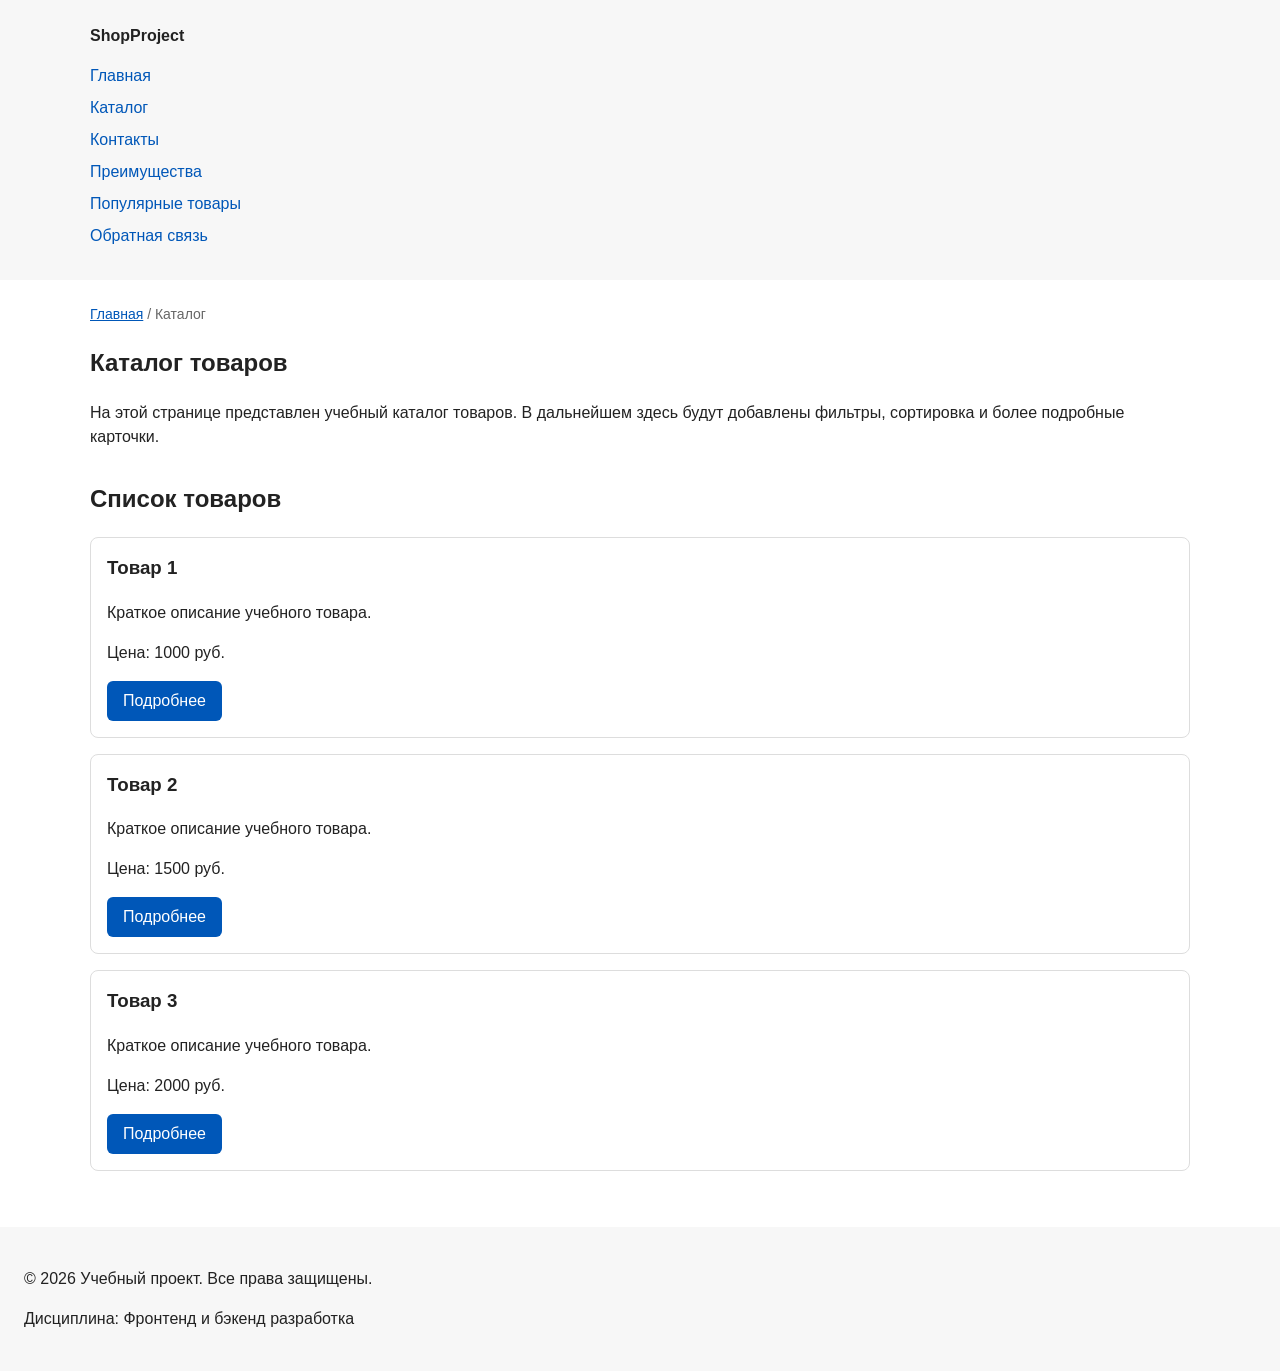
==== catalog.html @ 930c443e "feat: add multi-page structure navigation and anchors" ====
<!DOCTYPE html>
<html lang="ru">
<head>
  <meta charset="UTF-8">
  <meta name="viewport" content="width=device-width, initial-scale=1.0">
  <meta name="description" content="Каталог товаров учебного интернет-магазина.">
  <title>Каталог товаров — Учебный интернет-магазин</title>
  <link rel="stylesheet" href="css/style.css">
</head>
<body>
  <header>
    <div class="site-header">
      <a class="site-logo" href="index.html">ShopProject</a>

      <nav class="site-nav" aria-label="Основная навигация">
        <ul class="site-nav__list">
          <li><a href="index.html">Главная</a></li>
          <li><a href="catalog.html">Каталог</a></li>
          <li><a href="contacts.html">Контакты</a></li>
          <li><a href="index.html#advantages">Преимущества</a></li>
          <li><a href="index.html#popular">Популярные товары</a></li>
          <li><a href="index.html#contacts">Обратная связь</a></li>
        </ul>
      </nav>
    </div>
  </header>

  <main>
    <nav class="breadcrumbs" aria-label="Хлебные крошки">
      <a href="index.html">Главная</a>
      <span>Каталог</span>
    </nav>

    <section class="section">
      <h1>Каталог товаров</h1>
      <p>
        На этой странице представлен учебный каталог товаров.
        В дальнейшем здесь будут добавлены фильтры, сортировка и более
        подробные карточки.
      </p>
    </section>

    <section class="section">
      <h2>Список товаров</h2>

      <article class="product-card">
        <h3>Товар 1</h3>
        <p>Краткое описание учебного товара.</p>
        <p>Цена: 1000 руб.</p>
        <a class="button" href="index.html#popular">Подробнее</a>
      </article>

      <article class="product-card">
        <h3>Товар 2</h3>
        <p>Краткое описание учебного товара.</p>
        <p>Цена: 1500 руб.</p>
        <a class="button" href="index.html#popular">Подробнее</a>
      </article>

      <article class="product-card">
        <h3>Товар 3</h3>
        <p>Краткое описание учебного товара.</p>
        <p>Цена: 2000 руб.</p>
        <a class="button" href="index.html#popular">Подробнее</a>
      </article>
    </section>
  </main>

  <footer>
    <p>&copy; 2026 Учебный проект. Все права защищены.</p>
    <p>Дисциплина: Фронтенд и бэкенд разработка</p>
  </footer>
</body>
</html>
---- css/style.css ----
/* ===============================
   1. Переменные проекта
   =============================== */

:root {
  /* Основные цвета проекта */
  --color-bg: #ffffff;
  --color-text: #222222;
  --color-muted: #666666;
  --color-primary: #0057b8;
  --color-primary-dark: #003f86;
  --color-border: #dddddd;
  --color-surface: #f7f7f7;
  --color-surface-accent: #eef5ff;
  --color-danger: #b00020;
  --color-success: #168a2f;
  --color-success-bg: #eefaf0;
  --color-white: #ffffff;

  /* Отступы */
  --space-xs: 4px;
  --space-sm: 8px;
  --space-md: 16px;
  --space-lg: 24px;
  --space-xl: 32px;

  /* Скругления */
  --radius-sm: 6px;
  --radius-md: 8px;
  --radius-lg: 12px;

  /* Размеры */
  --container-width: 1100px;
}

/* ===============================
   2. Базовые стили
   =============================== */

* {
  box-sizing: border-box;
}

body {
  margin: 0;
  font-family: Arial, sans-serif;
  line-height: 1.5;
  color: var(--color-text);
  background-color: var(--color-bg);
}

header,
main,
footer {
  padding: var(--space-lg);
}

header {
  background-color: var(--color-surface);
}

footer {
  background-color: var(--color-surface);
}

/* ===============================
   3. Общие элементы интерфейса
   =============================== */

a {
  color: var(--color-primary);
}

a:hover {
  color: var(--color-primary-dark);
}

a:focus-visible {
  outline: 2px solid var(--color-primary);
  outline-offset: 3px;
}

.button {
  display: inline-block;
  padding: var(--space-sm) var(--space-md);
  color: var(--color-white);
  background-color: var(--color-primary);
  text-decoration: none;
  border: none;
  border-radius: var(--radius-sm);
  cursor: pointer;
}

.button:hover {
  background-color: var(--color-primary-dark);
}

.button:focus-visible {
  outline: 2px solid var(--color-primary);
  outline-offset: 3px;
}

.button:disabled {
  opacity: 0.6;
  cursor: not-allowed;
}

/*
  Ограничиваем ширину содержимого шапки,
  чтобы оно не растягивалось слишком сильно на широких экранах.
*/
.site-header {
  max-width: var(--container-width);
  margin: 0 auto;
}

/*
  Оформляем текстовый логотип.
*/
.site-logo {
  font-weight: bold;
  text-decoration: none;
  color: var(--color-text);
}

/*
  Убираем стандартные отступы и маркеры списка навигации.
*/
.site-nav__list {
  padding: 0;
  margin: var(--space-md) 0 0;
  list-style: none;
}

/*
  Добавляем расстояние между пунктами меню.
*/
.site-nav__list li {
  margin-bottom: var(--space-sm);
}

/*
  Оформляем ссылки меню.
*/
.site-nav__list a {
  color: var(--color-primary);
  text-decoration: none;
}

.site-nav__list a:hover {
  text-decoration: underline;
}

/* ===============================
   4. Компоненты страницы
   =============================== */

.hero {
  max-width: var(--container-width);
  margin: 0 auto var(--space-xl);
  padding: var(--space-xl) var(--space-lg);
  background-color: var(--color-surface-accent);
  border-radius: var(--radius-lg);
}

.section {
  max-width: var(--container-width);
  margin: 0 auto var(--space-xl);
}

.section h2 {
  margin-top: 0;
}

.product-card {
  margin-bottom: var(--space-md);
  padding: var(--space-md);
  border: 1px solid var(--color-border);
  border-radius: var(--radius-md);
  background-color: var(--color-bg);
}

.product-card:hover {
  border-color: var(--color-primary);
}

.product-card h3 {
  margin-top: 0;
}

.aside-info {
  max-width: var(--container-width);
  margin: 0 auto var(--space-xl);
  padding: var(--space-md);
  border-left: 4px solid var(--color-primary);
  background-color: var(--color-surface);
}

/* ===============================
   5. Форма и модальное окно
   =============================== */

.order-dialog {
  width: min(100% - var(--space-xl), 560px);
  padding: var(--space-lg);
  border: none;
  border-radius: var(--radius-lg);
}

.order-dialog::backdrop {
  background-color: rgba(0, 0, 0, 0.5);
}

.form-field {
  margin-bottom: var(--space-md);
}

.form-field label {
  display: block;
  margin-bottom: var(--space-xs);
}

.form-field input,
.form-field select,
.form-field textarea {
  width: 100%;
  padding: 10px 12px;
  border: 1px solid var(--color-border);
  border-radius: var(--radius-sm);
  font: inherit;
}

.form-field input[type="checkbox"] {
  width: auto;
}

.form-field small {
  display: block;
  margin-top: var(--space-xs);
  color: var(--color-muted);
}

.form-field input:hover,
.form-field select:hover,
.form-field textarea:hover {
  border-color: var(--color-primary);
}

.form-field input:focus-visible,
.form-field select:focus-visible,
.form-field textarea:focus-visible,
.form-actions button:focus-visible {
  outline: 2px solid var(--color-primary);
  outline-offset: 3px;
}

.order-form:focus-within .form-field:not(:focus-within) {
  opacity: 0.45;
  pointer-events: none;
}

[aria-invalid="true"] {
  border-color: var(--color-danger);
}

.form-actions {
  display: flex;
  gap: var(--space-sm);
  margin-top: var(--space-lg);
}

.success-message {
  max-width: var(--container-width);
  margin: var(--space-lg) auto;
  padding: var(--space-md);
  border-left: 4px solid var(--color-success);
  background-color: var(--color-success-bg);
}
.breadcrumbs {
  max-width: var(--container-width);
  margin: 0 auto var(--space-md);
  font-size: 14px;
  color: var(--color-muted);
}

.breadcrumbs a {
  color: var(--color-primary);
}

.breadcrumbs span::before {
  content: " / ";
  color: var(--color-muted);
}
html {
  scroll-behavior: smooth;
}
:target {
  outline: 2px dashed var(--color-primary);
  outline-offset: 4px;
}
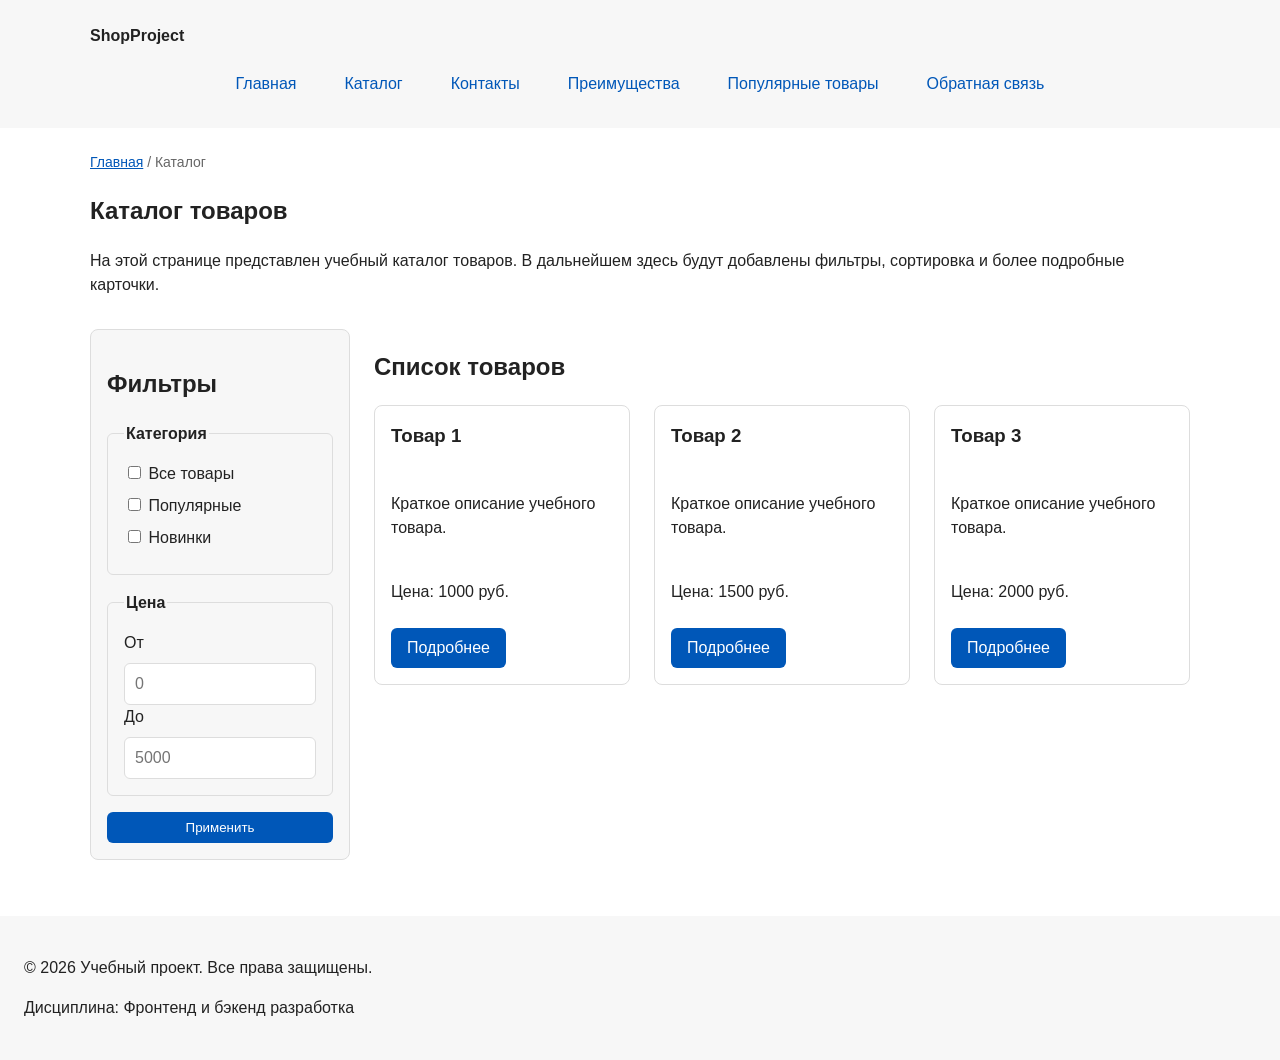
==== commit d9e2dea4: "feat: add flex navigation and grid catalog layout" ====
--- a/catalog.html
+++ b/catalog.html
@@ -40,29 +40,70 @@
       </p>
     </section>
 
-    <section class="section">
-      <h2>Список товаров</h2>
+    <section class="catalog-layout">
+      <aside class="catalog-filters">
+        <h2>Фильтры</h2>
 
-      <article class="product-card">
-        <h3>Товар 1</h3>
-        <p>Краткое описание учебного товара.</p>
-        <p>Цена: 1000 руб.</p>
-        <a class="button" href="index.html#popular">Подробнее</a>
-      </article>
+        <form class="filters-form" action="#" method="get">
+          <fieldset>
+            <legend>Категория</legend>
 
-      <article class="product-card">
-        <h3>Товар 2</h3>
-        <p>Краткое описание учебного товара.</p>
-        <p>Цена: 1500 руб.</p>
-        <a class="button" href="index.html#popular">Подробнее</a>
-      </article>
+            <label>
+              <input type="checkbox" name="category" value="all">
+              Все товары
+            </label>
 
-      <article class="product-card">
-        <h3>Товар 3</h3>
-        <p>Краткое описание учебного товара.</p>
-        <p>Цена: 2000 руб.</p>
-        <a class="button" href="index.html#popular">Подробнее</a>
-      </article>
+            <label>
+              <input type="checkbox" name="category" value="popular">
+              Популярные
+            </label>
+
+            <label>
+              <input type="checkbox" name="category" value="new">
+              Новинки
+            </label>
+          </fieldset>
+
+          <fieldset>
+            <legend>Цена</legend>
+
+            <label for="price-from">От</label>
+            <input id="price-from" name="price-from" type="number" min="0" placeholder="0">
+
+            <label for="price-to">До</label>
+            <input id="price-to" name="price-to" type="number" min="0" placeholder="5000">
+          </fieldset>
+
+          <button class="button" type="submit">Применить</button>
+        </form>
+      </aside>
+
+      <section class="catalog-products">
+        <h2>Список товаров</h2>
+
+        <div class="products-grid">
+          <article class="product-card">
+            <h3>Товар 1</h3>
+            <p>Краткое описание учебного товара.</p>
+            <p>Цена: 1000 руб.</p>
+            <a class="button" href="index.html#popular">Подробнее</a>
+          </article>
+
+          <article class="product-card">
+            <h3>Товар 2</h3>
+            <p>Краткое описание учебного товара.</p>
+            <p>Цена: 1500 руб.</p>
+            <a class="button" href="index.html#popular">Подробнее</a>
+          </article>
+
+          <article class="product-card">
+            <h3>Товар 3</h3>
+            <p>Краткое описание учебного товара.</p>
+            <p>Цена: 2000 руб.</p>
+            <a class="button" href="index.html#popular">Подробнее</a>
+          </article>
+        </div>
+      </section>
     </section>
   </main>
 
--- a/css/style.css
+++ b/css/style.css
@@ -1,179 +1,173 @@
-/* ===============================
-   1. Переменные проекта
-   =============================== */
-
-:root {
-  /* Основные цвета проекта */
-  --color-bg: #ffffff;
-  --color-text: #222222;
-  --color-muted: #666666;
-  --color-primary: #0057b8;
-  --color-primary-dark: #003f86;
-  --color-border: #dddddd;
-  --color-surface: #f7f7f7;
-  --color-surface-accent: #eef5ff;
-  --color-danger: #b00020;
-  --color-success: #168a2f;
-  --color-success-bg: #eefaf0;
-  --color-white: #ffffff;
-
-  /* Отступы */
-  --space-xs: 4px;
-  --space-sm: 8px;
-  --space-md: 16px;
-  --space-lg: 24px;
-  --space-xl: 32px;
-
-  /* Скругления */
-  --radius-sm: 6px;
-  --radius-md: 8px;
-  --radius-lg: 12px;
-
-  /* Размеры */
-  --container-width: 1100px;
-}
-
-/* ===============================
-   2. Базовые стили
-   =============================== */
-
-* {
-  box-sizing: border-box;
-}
-
-body {
-  margin: 0;
-  font-family: Arial, sans-serif;
-  line-height: 1.5;
-  color: var(--color-text);
-  background-color: var(--color-bg);
-}
-
-header,
-main,
-footer {
-  padding: var(--space-lg);
-}
-
-header {
-  background-color: var(--color-surface);
-}
-
-footer {
-  background-color: var(--color-surface);
-}
-
-/* ===============================
-   3. Общие элементы интерфейса
-   =============================== */
-
-a {
-  color: var(--color-primary);
-}
-
-a:hover {
-  color: var(--color-primary-dark);
-}
-
-a:focus-visible {
-  outline: 2px solid var(--color-primary);
-  outline-offset: 3px;
-}
-
-.button {
-  display: inline-block;
-  padding: var(--space-sm) var(--space-md);
-  color: var(--color-white);
-  background-color: var(--color-primary);
-  text-decoration: none;
-  border: none;
-  border-radius: var(--radius-sm);
-  cursor: pointer;
-}
-
-.button:hover {
-  background-color: var(--color-primary-dark);
-}
-
-.button:focus-visible {
-  outline: 2px solid var(--color-primary);
-  outline-offset: 3px;
-}
-
-.button:disabled {
-  opacity: 0.6;
-  cursor: not-allowed;
-}
-
-/*
-  Ограничиваем ширину содержимого шапки,
-  чтобы оно не растягивалось слишком сильно на широких экранах.
-*/
-.site-header {
-  max-width: var(--container-width);
-  margin: 0 auto;
-}
-
-/*
-  Оформляем текстовый логотип.
-*/
-.site-logo {
-  font-weight: bold;
-  text-decoration: none;
-  color: var(--color-text);
-}
-
-/*
-  Убираем стандартные отступы и маркеры списка навигации.
-*/
-.site-nav__list {
-  padding: 0;
-  margin: var(--space-md) 0 0;
-  list-style: none;
-}
-
-/*
-  Добавляем расстояние между пунктами меню.
-*/
-.site-nav__list li {
-  margin-bottom: var(--space-sm);
-}
-
-/*
-  Оформляем ссылки меню.
-*/
-.site-nav__list a {
-  color: var(--color-primary);
-  text-decoration: none;
-}
-
-.site-nav__list a:hover {
-  text-decoration: underline;
-}
-
-/* ===============================
-   4. Компоненты страницы
-   =============================== */
-
-.hero {
-  max-width: var(--container-width);
-  margin: 0 auto var(--space-xl);
-  padding: var(--space-xl) var(--space-lg);
-  background-color: var(--color-surface-accent);
-  border-radius: var(--radius-lg);
-}
-
-.section {
-  max-width: var(--container-width);
-  margin: 0 auto var(--space-xl);
-}
-
-.section h2 {
-  margin-top: 0;
-}
+  /* ===============================
+    1. Переменные проекта
+    =============================== */
+
+  :root {
+    /* Основные цвета проекта */
+    --color-bg: #ffffff;
+    --color-text: #222222;
+    --color-muted: #666666;
+    --color-primary: #0057b8;
+    --color-primary-dark: #003f86;
+    --color-border: #dddddd;
+    --color-surface: #f7f7f7;
+    --color-surface-accent: #eef5ff;
+    --color-danger: #b00020;
+    --color-success: #168a2f;
+    --color-success-bg: #eefaf0;
+    --color-white: #ffffff;
+
+    /* Отступы */
+    --space-xs: 4px;
+    --space-sm: 8px;
+    --space-md: 16px;
+    --space-lg: 24px;
+    --space-xl: 32px;
+
+    /* Скругления */
+    --radius-sm: 6px;
+    --radius-md: 8px;
+    --radius-lg: 12px;
+
+    /* Размеры */
+    --container-width: 1100px;
+  }
+
+  /* ===============================
+    2. Базовые стили
+    =============================== */
+
+  * {
+    box-sizing: border-box;
+  }
+
+  body {
+    margin: 0;
+    font-family: Arial, sans-serif;
+    line-height: 1.5;
+    color: var(--color-text);
+    background-color: var(--color-bg);
+  }
+
+  header,
+  main,
+  footer {
+    padding: var(--space-lg);
+  }
+
+  header {
+    background-color: var(--color-surface);
+  }
+
+  footer {
+    background-color: var(--color-surface);
+  }
+
+  /* ===============================
+    3. Общие элементы интерфейса
+    =============================== */
+
+  a {
+    color: var(--color-primary);
+  }
+
+  a:hover {
+    color: var(--color-primary-dark);
+  }
+
+  a:focus-visible {
+    outline: 2px solid var(--color-primary);
+    outline-offset: 3px;
+  }
+
+  .button {
+    display: inline-block;
+    padding: var(--space-sm) var(--space-md);
+    color: var(--color-white);
+    background-color: var(--color-primary);
+    text-decoration: none;
+    border: none;
+    border-radius: var(--radius-sm);
+    cursor: pointer;
+  }
+
+  .button:hover {
+    background-color: var(--color-primary-dark);
+  }
+
+  .button:focus-visible {
+    outline: 2px solid var(--color-primary);
+    outline-offset: 3px;
+  }
+
+  .button:disabled {
+    opacity: 0.6;
+    cursor: not-allowed;
+  }
+
+  /*
+    Ограничиваем ширину содержимого шапки,
+    чтобы оно не растягивалось слишком сильно на широких экранах.
+  */
+  .site-header {
+    max-width: var(--container-width);
+    margin: 0 auto;
+  }
+
+  /*
+    Оформляем текстовый логотип.
+  */
+  .site-logo {
+    font-weight: bold;
+    text-decoration: none;
+    color: var(--color-text);
+  }
+
+  .site-nav__list {
+    display: flex;
+    flex-wrap: wrap;
+    justify-content: center;
+    align-items: center;
+    gap: var(--space-md);
+    padding: 0;
+    margin: var(--space-md) 0 0;
+    list-style: none;
+  }
+  .site-nav__list a {
+    display: inline-block;
+    padding: var(--space-sm) var(--space-md);
+    color: var(--color-primary);
+    text-decoration: none;
+    border-radius: var(--radius-sm);
+  }
+
+  .site-nav__list a:hover {
+    color: var(--color-white);
+    background-color: var(--color-primary);
+  }
+
+  .hero {
+    max-width: var(--container-width);
+    margin: 0 auto var(--space-xl);
+    padding: var(--space-xl) var(--space-lg);
+    background-color: var(--color-surface-accent);
+    border-radius: var(--radius-lg);
+  }
+
+  .section {
+    max-width: var(--container-width);
+    margin: 0 auto var(--space-xl);
+  }
+
+  .section h2 {
+    margin-top: 0;
+  }
 
 .product-card {
-  margin-bottom: var(--space-md);
+  display: flex;
+  flex-direction: column;
+  gap: var(--space-sm);
+  margin-bottom: 0;
   padding: var(--space-md);
   border: 1px solid var(--color-border);
   border-radius: var(--radius-md);
@@ -188,113 +182,171 @@
   margin-top: 0;
 }
 
-.aside-info {
+.product-card .button {
+  margin-top: auto;
+  align-self: flex-start;
+}
+
+  .aside-info {
+    max-width: var(--container-width);
+    margin: 0 auto var(--space-xl);
+    padding: var(--space-md);
+    border-left: 4px solid var(--color-primary);
+    background-color: var(--color-surface);
+  }
+
+  /* ===============================
+    5. Форма и модальное окно
+    =============================== */
+
+  .order-dialog {
+    width: min(100% - var(--space-xl), 560px);
+    padding: var(--space-lg);
+    border: none;
+    border-radius: var(--radius-lg);
+  }
+
+  .order-dialog::backdrop {
+    background-color: rgba(0, 0, 0, 0.5);
+  }
+
+  .form-field {
+    margin-bottom: var(--space-md);
+  }
+
+  .form-field label {
+    display: block;
+    margin-bottom: var(--space-xs);
+  }
+
+  .form-field input,
+  .form-field select,
+  .form-field textarea {
+    width: 100%;
+    padding: 10px 12px;
+    border: 1px solid var(--color-border);
+    border-radius: var(--radius-sm);
+    font: inherit;
+  }
+
+  .form-field input[type="checkbox"] {
+    width: auto;
+  }
+
+  .form-field small {
+    display: block;
+    margin-top: var(--space-xs);
+    color: var(--color-muted);
+  }
+
+  .form-field input:hover,
+  .form-field select:hover,
+  .form-field textarea:hover {
+    border-color: var(--color-primary);
+  }
+
+  .form-field input:focus-visible,
+  .form-field select:focus-visible,
+  .form-field textarea:focus-visible,
+  .form-actions button:focus-visible {
+    outline: 2px solid var(--color-primary);
+    outline-offset: 3px;
+  }
+
+  .order-form:focus-within .form-field:not(:focus-within) {
+    opacity: 0.45;
+    pointer-events: none;
+  }
+
+  [aria-invalid="true"] {
+    border-color: var(--color-danger);
+  }
+
+  .form-actions {
+    display: flex;
+    gap: var(--space-sm);
+    margin-top: var(--space-lg);
+  }
+
+  .success-message {
+    max-width: var(--container-width);
+    margin: var(--space-lg) auto;
+    padding: var(--space-md);
+    border-left: 4px solid var(--color-success);
+    background-color: var(--color-success-bg);
+  }
+  .breadcrumbs {
+    max-width: var(--container-width);
+    margin: 0 auto var(--space-md);
+    font-size: 14px;
+    color: var(--color-muted);
+  }
+
+  .breadcrumbs a {
+    color: var(--color-primary);
+  }
+
+  .breadcrumbs span::before {
+    content: " / ";
+    color: var(--color-muted);
+  }
+  html {
+    scroll-behavior: smooth;
+  }
+  :target {
+    outline: 2px dashed var(--color-primary);
+    outline-offset: 4px;
+  }
+  .products-grid {
+    display: grid;
+    grid-template-columns: repeat(3, 1fr);
+    gap: var(--space-lg);
+  }
+  .catalog-layout {
   max-width: var(--container-width);
   margin: 0 auto var(--space-xl);
+  display: grid;
+  grid-template-columns: 260px 1fr;
+  grid-template-areas: "filters products";
+  gap: var(--space-lg);
+}
+
+.catalog-filters {
+  grid-area: filters;
   padding: var(--space-md);
-  border-left: 4px solid var(--color-primary);
+  border: 1px solid var(--color-border);
+  border-radius: var(--radius-md);
   background-color: var(--color-surface);
 }
 
-/* ===============================
-   5. Форма и модальное окно
-   =============================== */
-
-.order-dialog {
-  width: min(100% - var(--space-xl), 560px);
-  padding: var(--space-lg);
-  border: none;
-  border-radius: var(--radius-lg);
-}
-
-.order-dialog::backdrop {
-  background-color: rgba(0, 0, 0, 0.5);
-}
-
-.form-field {
-  margin-bottom: var(--space-md);
-}
-
-.form-field label {
+.catalog-products {
+  grid-area: products;
+}
+.filters-form {
+  display: grid;
+  gap: var(--space-md);
+}
+
+.filters-form fieldset {
+  margin: 0;
+  padding: var(--space-md);
+  border: 1px solid var(--color-border);
+  border-radius: var(--radius-sm);
+}
+
+.filters-form legend {
+  font-weight: 700;
+}
+
+.filters-form label {
   display: block;
-  margin-bottom: var(--space-xs);
-}
-
-.form-field input,
-.form-field select,
-.form-field textarea {
+  margin-bottom: var(--space-sm);
+}
+
+.filters-form input[type="number"] {
   width: 100%;
-  padding: 10px 12px;
+  padding: 8px 10px;
   border: 1px solid var(--color-border);
   border-radius: var(--radius-sm);
   font: inherit;
-}
-
-.form-field input[type="checkbox"] {
-  width: auto;
-}
-
-.form-field small {
-  display: block;
-  margin-top: var(--space-xs);
-  color: var(--color-muted);
-}
-
-.form-field input:hover,
-.form-field select:hover,
-.form-field textarea:hover {
-  border-color: var(--color-primary);
-}
-
-.form-field input:focus-visible,
-.form-field select:focus-visible,
-.form-field textarea:focus-visible,
-.form-actions button:focus-visible {
-  outline: 2px solid var(--color-primary);
-  outline-offset: 3px;
-}
-
-.order-form:focus-within .form-field:not(:focus-within) {
-  opacity: 0.45;
-  pointer-events: none;
-}
-
-[aria-invalid="true"] {
-  border-color: var(--color-danger);
-}
-
-.form-actions {
-  display: flex;
-  gap: var(--space-sm);
-  margin-top: var(--space-lg);
-}
-
-.success-message {
-  max-width: var(--container-width);
-  margin: var(--space-lg) auto;
-  padding: var(--space-md);
-  border-left: 4px solid var(--color-success);
-  background-color: var(--color-success-bg);
-}
-.breadcrumbs {
-  max-width: var(--container-width);
-  margin: 0 auto var(--space-md);
-  font-size: 14px;
-  color: var(--color-muted);
-}
-
-.breadcrumbs a {
-  color: var(--color-primary);
-}
-
-.breadcrumbs span::before {
-  content: " / ";
-  color: var(--color-muted);
-}
-html {
-  scroll-behavior: smooth;
-}
-:target {
-  outline: 2px dashed var(--color-primary);
-  outline-offset: 4px;
 }
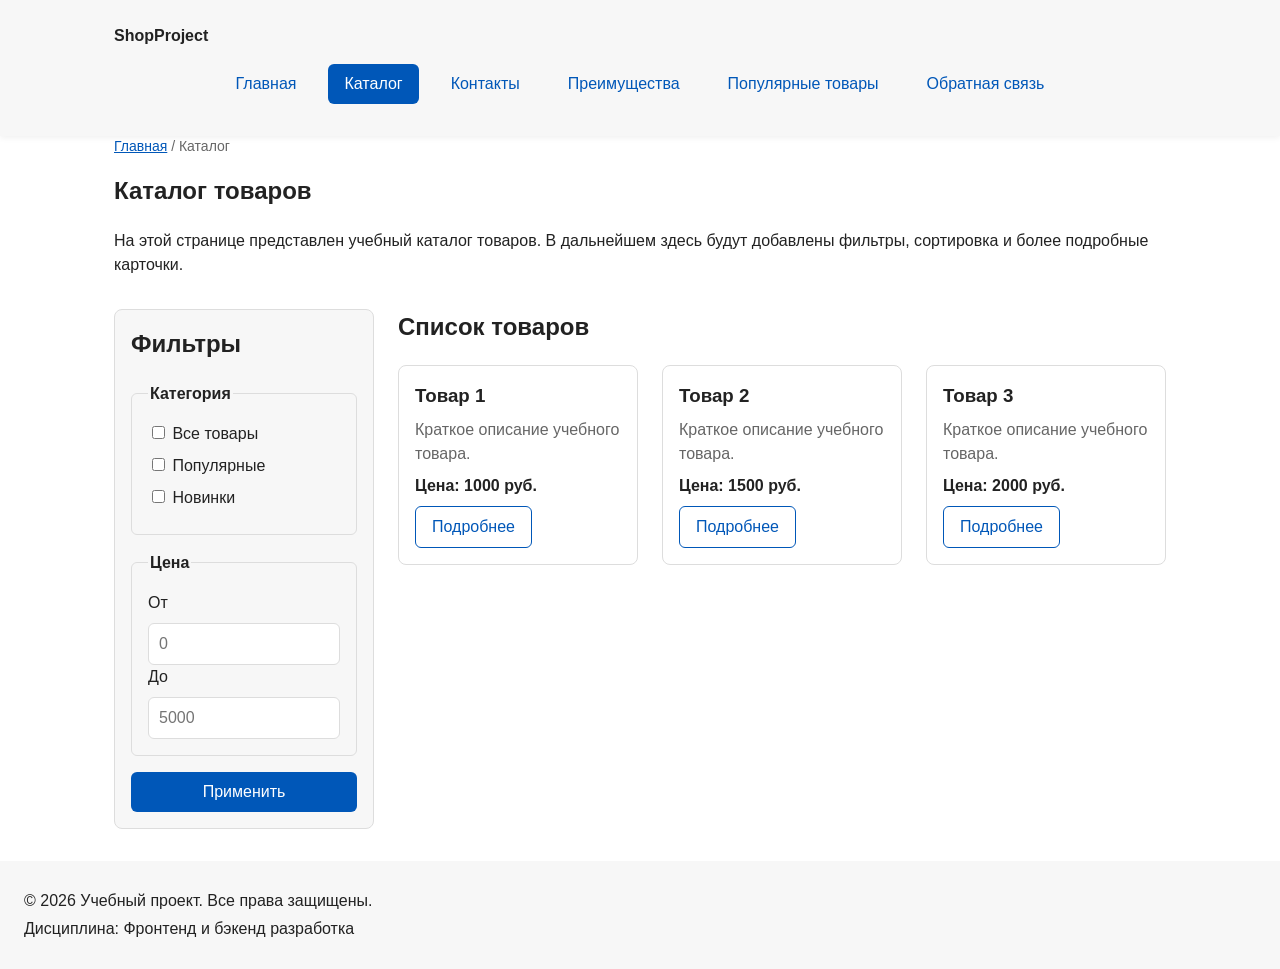
==== commit 3fcc1303: "refactor: apply BEM naming to CSS classes" ====
--- a/catalog.html
+++ b/catalog.html
@@ -8,32 +8,33 @@
   <link rel="stylesheet" href="css/style.css">
 </head>
 <body>
-  <header>
-    <div class="site-header">
-      <a class="site-logo" href="index.html">ShopProject</a>
+
+  <header class="site-header">
+    <div class="site-header__inner">
+      <a class="site-header__logo" href="index.html">ShopProject</a>
 
       <nav class="site-nav" aria-label="Основная навигация">
         <ul class="site-nav__list">
-          <li><a href="index.html">Главная</a></li>
-          <li><a href="catalog.html">Каталог</a></li>
-          <li><a href="contacts.html">Контакты</a></li>
-          <li><a href="index.html#advantages">Преимущества</a></li>
-          <li><a href="index.html#popular">Популярные товары</a></li>
-          <li><a href="index.html#contacts">Обратная связь</a></li>
+          <li class="site-nav__item"><a class="site-nav__link" href="index.html">Главная</a></li>
+          <li class="site-nav__item"><a class="site-nav__link site-nav__link--active" href="catalog.html">Каталог</a></li>
+          <li class="site-nav__item"><a class="site-nav__link" href="contacts.html">Контакты</a></li>
+          <li class="site-nav__item"><a class="site-nav__link" href="index.html#advantages">Преимущества</a></li>
+          <li class="site-nav__item"><a class="site-nav__link" href="index.html#popular">Популярные товары</a></li>
+          <li class="site-nav__item"><a class="site-nav__link" href="index.html#contacts">Обратная связь</a></li>
         </ul>
       </nav>
     </div>
   </header>
 
-  <main>
+  <main class="site-main">
     <nav class="breadcrumbs" aria-label="Хлебные крошки">
-      <a href="index.html">Главная</a>
-      <span>Каталог</span>
+      <a class="breadcrumbs__link" href="index.html">Главная</a>
+      <span class="breadcrumbs__current">Каталог</span>
     </nav>
 
     <section class="section">
-      <h1>Каталог товаров</h1>
-      <p>
+      <h1 class="section__title">Каталог товаров</h1>
+      <p class="section__text">
         На этой странице представлен учебный каталог товаров.
         В дальнейшем здесь будут добавлены фильтры, сортировка и более
         подробные карточки.
@@ -42,74 +43,75 @@
 
     <section class="catalog-layout">
       <aside class="catalog-filters">
-        <h2>Фильтры</h2>
+        <h2 class="catalog-filters__title">Фильтры</h2>
 
-        <form class="filters-form" action="#" method="get">
-          <fieldset>
-            <legend>Категория</legend>
+        <form class="catalog-filters__form" action="#" method="get">
+          <fieldset class="catalog-filters__group">
+            <legend class="catalog-filters__legend">Категория</legend>
 
-            <label>
-              <input type="checkbox" name="category" value="all">
+            <label class="catalog-filters__label">
+              <input class="catalog-filters__checkbox" type="checkbox" name="category" value="all">
               Все товары
             </label>
 
-            <label>
-              <input type="checkbox" name="category" value="popular">
+            <label class="catalog-filters__label">
+              <input class="catalog-filters__checkbox" type="checkbox" name="category" value="popular">
               Популярные
             </label>
 
-            <label>
-              <input type="checkbox" name="category" value="new">
+            <label class="catalog-filters__label">
+              <input class="catalog-filters__checkbox" type="checkbox" name="category" value="new">
               Новинки
             </label>
           </fieldset>
 
-          <fieldset>
-            <legend>Цена</legend>
+          <fieldset class="catalog-filters__group">
+            <legend class="catalog-filters__legend">Цена</legend>
 
-            <label for="price-from">От</label>
-            <input id="price-from" name="price-from" type="number" min="0" placeholder="0">
+            <label class="catalog-filters__label" for="price-from">От</label>
+            <input class="catalog-filters__input" id="price-from" name="price-from" type="number" min="0" placeholder="0">
 
-            <label for="price-to">До</label>
-            <input id="price-to" name="price-to" type="number" min="0" placeholder="5000">
+            <label class="catalog-filters__label" for="price-to">До</label>
+            <input class="catalog-filters__input" id="price-to" name="price-to" type="number" min="0" placeholder="5000">
           </fieldset>
 
-          <button class="button" type="submit">Применить</button>
+          <button class="button button--primary" type="submit">Применить</button>
         </form>
       </aside>
 
       <section class="catalog-products">
-        <h2>Список товаров</h2>
+        <h2 class="catalog-products__title">Список товаров</h2>
 
         <div class="products-grid">
           <article class="product-card">
-            <h3>Товар 1</h3>
-            <p>Краткое описание учебного товара.</p>
-            <p>Цена: 1000 руб.</p>
-            <a class="button" href="index.html#popular">Подробнее</a>
+            <h3 class="product-card__title">Товар 1</h3>
+            <p class="product-card__description">Краткое описание учебного товара.</p>
+            <p class="product-card__price">Цена: 1000 руб.</p>
+            <a class="button button--secondary product-card__button" href="index.html#popular">Подробнее</a>
           </article>
 
           <article class="product-card">
-            <h3>Товар 2</h3>
-            <p>Краткое описание учебного товара.</p>
-            <p>Цена: 1500 руб.</p>
-            <a class="button" href="index.html#popular">Подробнее</a>
+            <h3 class="product-card__title">Товар 2</h3>
+            <p class="product-card__description">Краткое описание учебного товара.</p>
+            <p class="product-card__price">Цена: 1500 руб.</p>
+            <a class="button button--secondary product-card__button" href="index.html#popular">Подробнее</a>
           </article>
 
           <article class="product-card">
-            <h3>Товар 3</h3>
-            <p>Краткое описание учебного товара.</p>
-            <p>Цена: 2000 руб.</p>
-            <a class="button" href="index.html#popular">Подробнее</a>
+            <h3 class="product-card__title">Товар 3</h3>
+            <p class="product-card__description">Краткое описание учебного товара.</p>
+            <p class="product-card__price">Цена: 2000 руб.</p>
+            <a class="button button--secondary product-card__button" href="index.html#popular">Подробнее</a>
           </article>
         </div>
       </section>
     </section>
   </main>
 
-  <footer>
-    <p>&copy; 2026 Учебный проект. Все права защищены.</p>
-    <p>Дисциплина: Фронтенд и бэкенд разработка</p>
+  <footer class="site-footer">
+    <p class="site-footer__text">&copy; 2026 Учебный проект. Все права защищены.</p>
+    <p class="site-footer__text">Дисциплина: Фронтенд и бэкенд разработка</p>
   </footer>
+
 </body>
 </html>
--- a/css/style.css
+++ b/css/style.css
@@ -1,173 +1,267 @@
-  /* ===============================
-    1. Переменные проекта
-    =============================== */
-
-  :root {
-    /* Основные цвета проекта */
-    --color-bg: #ffffff;
-    --color-text: #222222;
-    --color-muted: #666666;
-    --color-primary: #0057b8;
-    --color-primary-dark: #003f86;
-    --color-border: #dddddd;
-    --color-surface: #f7f7f7;
-    --color-surface-accent: #eef5ff;
-    --color-danger: #b00020;
-    --color-success: #168a2f;
-    --color-success-bg: #eefaf0;
-    --color-white: #ffffff;
-
-    /* Отступы */
-    --space-xs: 4px;
-    --space-sm: 8px;
-    --space-md: 16px;
-    --space-lg: 24px;
-    --space-xl: 32px;
-
-    /* Скругления */
-    --radius-sm: 6px;
-    --radius-md: 8px;
-    --radius-lg: 12px;
-
-    /* Размеры */
-    --container-width: 1100px;
-  }
-
-  /* ===============================
-    2. Базовые стили
-    =============================== */
-
-  * {
-    box-sizing: border-box;
-  }
-
-  body {
-    margin: 0;
-    font-family: Arial, sans-serif;
-    line-height: 1.5;
-    color: var(--color-text);
-    background-color: var(--color-bg);
-  }
-
-  header,
-  main,
-  footer {
-    padding: var(--space-lg);
-  }
-
-  header {
-    background-color: var(--color-surface);
-  }
-
-  footer {
-    background-color: var(--color-surface);
-  }
-
-  /* ===============================
-    3. Общие элементы интерфейса
-    =============================== */
-
-  a {
-    color: var(--color-primary);
-  }
-
-  a:hover {
-    color: var(--color-primary-dark);
-  }
-
-  a:focus-visible {
-    outline: 2px solid var(--color-primary);
-    outline-offset: 3px;
-  }
-
-  .button {
-    display: inline-block;
-    padding: var(--space-sm) var(--space-md);
-    color: var(--color-white);
-    background-color: var(--color-primary);
-    text-decoration: none;
-    border: none;
-    border-radius: var(--radius-sm);
-    cursor: pointer;
-  }
-
-  .button:hover {
-    background-color: var(--color-primary-dark);
-  }
-
-  .button:focus-visible {
-    outline: 2px solid var(--color-primary);
-    outline-offset: 3px;
-  }
-
-  .button:disabled {
-    opacity: 0.6;
-    cursor: not-allowed;
-  }
-
-  /*
-    Ограничиваем ширину содержимого шапки,
-    чтобы оно не растягивалось слишком сильно на широких экранах.
-  */
-  .site-header {
-    max-width: var(--container-width);
-    margin: 0 auto;
-  }
-
-  /*
-    Оформляем текстовый логотип.
-  */
-  .site-logo {
-    font-weight: bold;
-    text-decoration: none;
-    color: var(--color-text);
-  }
-
-  .site-nav__list {
-    display: flex;
-    flex-wrap: wrap;
-    justify-content: center;
-    align-items: center;
-    gap: var(--space-md);
-    padding: 0;
-    margin: var(--space-md) 0 0;
-    list-style: none;
-  }
-  .site-nav__list a {
-    display: inline-block;
-    padding: var(--space-sm) var(--space-md);
-    color: var(--color-primary);
-    text-decoration: none;
-    border-radius: var(--radius-sm);
-  }
-
-  .site-nav__list a:hover {
-    color: var(--color-white);
-    background-color: var(--color-primary);
-  }
-
-  .hero {
-    max-width: var(--container-width);
-    margin: 0 auto var(--space-xl);
-    padding: var(--space-xl) var(--space-lg);
-    background-color: var(--color-surface-accent);
-    border-radius: var(--radius-lg);
-  }
-
-  .section {
-    max-width: var(--container-width);
-    margin: 0 auto var(--space-xl);
-  }
-
-  .section h2 {
-    margin-top: 0;
-  }
+/* ===============================
+   1. Переменные проекта
+   =============================== */
+
+:root {
+  --color-bg: #ffffff;
+  --color-text: #222222;
+  --color-muted: #666666;
+  --color-primary: #0057b8;
+  --color-primary-dark: #003f86;
+  --color-border: #dddddd;
+  --color-surface: #f7f7f7;
+  --color-surface-accent: #eef5ff;
+  --color-danger: #b00020;
+  --color-success: #168a2f;
+  --color-success-bg: #eefaf0;
+  --color-white: #ffffff;
+
+  --space-xs: 4px;
+  --space-sm: 8px;
+  --space-md: 16px;
+  --space-lg: 24px;
+  --space-xl: 32px;
+
+  --radius-sm: 6px;
+  --radius-md: 8px;
+  --radius-lg: 12px;
+
+  --container-width: 1100px;
+}
+
+/* ===============================
+   2. Базовые стили
+   =============================== */
+
+* {
+  box-sizing: border-box;
+}
+
+body {
+  margin: 0;
+  font-family: Arial, sans-serif;
+  line-height: 1.5;
+  color: var(--color-text);
+  background-color: var(--color-bg);
+}
+
+a {
+  color: var(--color-primary);
+}
+
+a:hover {
+  color: var(--color-primary-dark);
+}
+
+a:focus-visible {
+  outline: 2px solid var(--color-primary);
+  outline-offset: 3px;
+}
+
+html {
+  scroll-behavior: smooth;
+}
+
+:target {
+  outline: 2px dashed var(--color-primary);
+  outline-offset: 4px;
+}
+
+/* ===============================
+   3. Блок button
+   =============================== */
+
+.button {
+  display: inline-block;
+  padding: var(--space-sm) var(--space-md);
+  border: none;
+  border-radius: var(--radius-sm);
+  font: inherit;
+  text-decoration: none;
+  cursor: pointer;
+}
+
+.button:focus-visible {
+  outline: 2px solid var(--color-primary);
+  outline-offset: 3px;
+}
+
+.button:disabled,
+.button--disabled {
+  opacity: 0.6;
+  cursor: not-allowed;
+}
+
+.button--primary {
+  color: var(--color-white);
+  background-color: var(--color-primary);
+}
+
+.button--primary:hover {
+  background-color: var(--color-primary-dark);
+}
+
+.button--secondary {
+  color: var(--color-primary);
+  background-color: transparent;
+  border: 1px solid var(--color-primary);
+}
+
+.button--secondary:hover {
+  color: var(--color-white);
+  background-color: var(--color-primary);
+}
+
+/* ===============================
+   4. Блок site-header
+   =============================== */
+
+.site-header {
+  background-color: var(--color-surface);
+  position: sticky;
+  top: 0;
+  z-index: 60;
+  box-shadow: 0 2px 6px rgba(0, 0, 0, 0.06);
+}
+
+.site-header__inner {
+  max-width: var(--container-width);
+  margin: 0 auto;
+  padding: var(--space-lg);
+}
+
+.site-header__logo {
+  font-weight: 700;
+  text-decoration: none;
+  color: var(--color-text);
+}
+
+/* ===============================
+   5. Блок site-nav
+   =============================== */
+
+.site-nav__list {
+  display: flex;
+  flex-wrap: wrap;
+  justify-content: center;
+  align-items: center;
+  gap: var(--space-md);
+  padding: 0;
+  margin: var(--space-md) 0 0;
+  list-style: none;
+}
+
+.site-nav__item {
+  margin-bottom: var(--space-sm);
+}
+
+.site-nav__link {
+  display: inline-block;
+  padding: var(--space-sm) var(--space-md);
+  color: var(--color-primary);
+  text-decoration: none;
+  border-radius: var(--radius-sm);
+}
+
+.site-nav__link:hover {
+  color: var(--color-white);
+  background-color: var(--color-primary);
+}
+
+.site-nav__link:focus-visible {
+  outline: 2px solid var(--color-primary);
+  outline-offset: 3px;
+}
+
+.site-nav__link--active {
+  color: var(--color-white);
+  background-color: var(--color-primary);
+}
+
+/* ===============================
+   6. Блок hero
+   =============================== */
+
+.hero {
+  max-width: var(--container-width);
+  margin: 0 auto var(--space-xl);
+  padding: var(--space-xl) var(--space-lg);
+  background-color: var(--color-surface-accent);
+  border-radius: var(--radius-lg);
+}
+
+.hero__title {
+  margin-top: 0;
+}
+
+.hero__text {
+  margin-bottom: var(--space-lg);
+}
+
+/* ===============================
+   7. Блок section
+   =============================== */
+
+.section {
+  max-width: var(--container-width);
+  margin: 0 auto var(--space-xl);
+  padding: 0 var(--space-lg);
+}
+
+.section__title {
+  margin-top: 0;
+}
+
+.section__text {
+  margin-bottom: var(--space-md);
+}
+
+/* ===============================
+   8. Блок advantages
+   =============================== */
+
+.advantages__list {
+  padding-left: var(--space-lg);
+}
+
+.advantages__item {
+  margin-bottom: var(--space-xs);
+}
+
+/* ===============================
+   9. Блок info-block
+   =============================== */
+
+.info-block {
+  max-width: var(--container-width);
+  margin: 0 auto var(--space-xl);
+  padding: var(--space-md);
+  border-left: 4px solid var(--color-primary);
+  background-color: var(--color-surface);
+}
+
+.info-block__title {
+  margin-top: 0;
+}
+
+/* ===============================
+   10. Блок products-grid
+   =============================== */
+
+.products-grid {
+  display: grid;
+  grid-template-columns: repeat(3, 1fr);
+  gap: var(--space-lg);
+}
+
+/* ===============================
+   11. Блок product-card
+   =============================== */
 
 .product-card {
   display: flex;
   flex-direction: column;
   gap: var(--space-sm);
-  margin-bottom: 0;
   padding: var(--space-md);
   border: 1px solid var(--color-border);
   border-radius: var(--radius-md);
@@ -178,138 +272,76 @@
   border-color: var(--color-primary);
 }
 
-.product-card h3 {
-  margin-top: 0;
-}
-
-.product-card .button {
+.product-card--featured {
+  border-color: var(--color-primary);
+}
+
+.product-card--discount {
+  border-color: var(--color-danger);
+}
+
+.product-card--discount .product-card__price {
+  color: var(--color-danger);
+}
+
+.product-card__title {
+  margin: 0;
+  color: var(--color-text);
+}
+
+.product-card__description {
+  margin: 0;
+  color: var(--color-muted);
+}
+
+.product-card__price {
+  margin: 0;
+  font-weight: 700;
+}
+
+.product-card__button {
   margin-top: auto;
   align-self: flex-start;
 }
 
-  .aside-info {
-    max-width: var(--container-width);
-    margin: 0 auto var(--space-xl);
-    padding: var(--space-md);
-    border-left: 4px solid var(--color-primary);
-    background-color: var(--color-surface);
-  }
-
-  /* ===============================
-    5. Форма и модальное окно
-    =============================== */
-
-  .order-dialog {
-    width: min(100% - var(--space-xl), 560px);
-    padding: var(--space-lg);
-    border: none;
-    border-radius: var(--radius-lg);
-  }
-
-  .order-dialog::backdrop {
-    background-color: rgba(0, 0, 0, 0.5);
-  }
-
-  .form-field {
-    margin-bottom: var(--space-md);
-  }
-
-  .form-field label {
-    display: block;
-    margin-bottom: var(--space-xs);
-  }
-
-  .form-field input,
-  .form-field select,
-  .form-field textarea {
-    width: 100%;
-    padding: 10px 12px;
-    border: 1px solid var(--color-border);
-    border-radius: var(--radius-sm);
-    font: inherit;
-  }
-
-  .form-field input[type="checkbox"] {
-    width: auto;
-  }
-
-  .form-field small {
-    display: block;
-    margin-top: var(--space-xs);
-    color: var(--color-muted);
-  }
-
-  .form-field input:hover,
-  .form-field select:hover,
-  .form-field textarea:hover {
-    border-color: var(--color-primary);
-  }
-
-  .form-field input:focus-visible,
-  .form-field select:focus-visible,
-  .form-field textarea:focus-visible,
-  .form-actions button:focus-visible {
-    outline: 2px solid var(--color-primary);
-    outline-offset: 3px;
-  }
-
-  .order-form:focus-within .form-field:not(:focus-within) {
-    opacity: 0.45;
-    pointer-events: none;
-  }
-
-  [aria-invalid="true"] {
-    border-color: var(--color-danger);
-  }
-
-  .form-actions {
-    display: flex;
-    gap: var(--space-sm);
-    margin-top: var(--space-lg);
-  }
-
-  .success-message {
-    max-width: var(--container-width);
-    margin: var(--space-lg) auto;
-    padding: var(--space-md);
-    border-left: 4px solid var(--color-success);
-    background-color: var(--color-success-bg);
-  }
-  .breadcrumbs {
-    max-width: var(--container-width);
-    margin: 0 auto var(--space-md);
-    font-size: 14px;
-    color: var(--color-muted);
-  }
-
-  .breadcrumbs a {
-    color: var(--color-primary);
-  }
-
-  .breadcrumbs span::before {
-    content: " / ";
-    color: var(--color-muted);
-  }
-  html {
-    scroll-behavior: smooth;
-  }
-  :target {
-    outline: 2px dashed var(--color-primary);
-    outline-offset: 4px;
-  }
-  .products-grid {
-    display: grid;
-    grid-template-columns: repeat(3, 1fr);
-    gap: var(--space-lg);
-  }
-  .catalog-layout {
+/* ===============================
+   12. Блок breadcrumbs
+   =============================== */
+
+.breadcrumbs {
+  max-width: var(--container-width);
+  margin: 0 auto var(--space-md);
+  padding: 0 var(--space-lg);
+  font-size: 14px;
+  color: var(--color-muted);
+}
+
+.breadcrumbs__link {
+  color: var(--color-primary);
+}
+
+.breadcrumbs__current::before {
+  content: " / ";
+  color: var(--color-muted);
+}
+
+/* ===============================
+   13. Блок catalog-layout
+   =============================== */
+
+.catalog-layout {
   max-width: var(--container-width);
   margin: 0 auto var(--space-xl);
+  padding: 0 var(--space-lg);
   display: grid;
   grid-template-columns: 260px 1fr;
   grid-template-areas: "filters products";
   gap: var(--space-lg);
 }
+
+/* ===============================
+   14. Блок catalog-filters
+   =============================== */
 
 .catalog-filters {
   grid-area: filters;
@@ -319,34 +351,174 @@
   background-color: var(--color-surface);
 }
 
-.catalog-products {
-  grid-area: products;
-}
-.filters-form {
+.catalog-filters__title {
+  margin-top: 0;
+}
+
+.catalog-filters__form {
   display: grid;
   gap: var(--space-md);
 }
 
-.filters-form fieldset {
+.catalog-filters__group {
   margin: 0;
   padding: var(--space-md);
   border: 1px solid var(--color-border);
   border-radius: var(--radius-sm);
 }
 
-.filters-form legend {
+.catalog-filters__legend {
   font-weight: 700;
 }
 
-.filters-form label {
+.catalog-filters__label {
   display: block;
   margin-bottom: var(--space-sm);
 }
 
-.filters-form input[type="number"] {
+.catalog-filters__input {
   width: 100%;
   padding: 8px 10px;
   border: 1px solid var(--color-border);
   border-radius: var(--radius-sm);
   font: inherit;
+}
+
+.catalog-filters__input:hover {
+  border-color: var(--color-primary);
+}
+
+.catalog-filters__input:focus-visible {
+  outline: 2px solid var(--color-primary);
+  outline-offset: 3px;
+}
+
+.catalog-filters__checkbox {
+  width: auto;
+}
+
+/* ===============================
+   15. Блок catalog-products
+   =============================== */
+
+.catalog-products {
+  grid-area: products;
+}
+
+.catalog-products__title {
+  margin-top: 0;
+}
+
+/* ===============================
+   16. Блок order-dialog
+   =============================== */
+
+.order-dialog {
+  width: min(100% - var(--space-xl), 560px);
+  padding: var(--space-lg);
+  border: none;
+  border-radius: var(--radius-lg);
+}
+
+.order-dialog::backdrop {
+  background-color: rgba(0, 0, 0, 0.5);
+}
+
+.order-dialog__title {
+  margin-top: 0;
+}
+
+/* ===============================
+   17. Блок order-form
+   =============================== */
+
+.order-form__field {
+  margin-bottom: var(--space-md);
+}
+
+.order-form__field--checkbox {
+  display: flex;
+  align-items: center;
+  gap: var(--space-sm);
+}
+
+.order-form__label {
+  display: block;
+  margin-bottom: var(--space-xs);
+}
+
+.order-form__input,
+.order-form__select,
+.order-form__textarea {
+  width: 100%;
+  padding: 10px 12px;
+  border: 1px solid var(--color-border);
+  border-radius: var(--radius-sm);
+  font: inherit;
+}
+
+.order-form__checkbox {
+  width: auto;
+}
+
+.order-form__input:hover,
+.order-form__select:hover,
+.order-form__textarea:hover {
+  border-color: var(--color-primary);
+}
+
+.order-form__input:focus-visible,
+.order-form__select:focus-visible,
+.order-form__textarea:focus-visible,
+.order-form__checkbox:focus-visible {
+  outline: 2px solid var(--color-primary);
+  outline-offset: 3px;
+}
+
+.order-form__input[aria-invalid="true"],
+.order-form__select[aria-invalid="true"],
+.order-form__textarea[aria-invalid="true"] {
+  border-color: var(--color-danger);
+}
+
+.order-form__hint {
+  display: block;
+  margin-top: var(--space-xs);
+  color: var(--color-muted);
+}
+
+.order-form__actions {
+  display: flex;
+  gap: var(--space-sm);
+  margin-top: var(--space-lg);
+}
+
+.order-form:focus-within .order-form__field:not(:focus-within) {
+  opacity: 0.45;
+  pointer-events: none;
+}
+
+/* ===============================
+   18. Блок success-message
+   =============================== */
+
+.success-message {
+  max-width: var(--container-width);
+  margin: var(--space-lg) auto;
+  padding: var(--space-md);
+  border-left: 4px solid var(--color-success);
+  background-color: var(--color-success-bg);
+}
+
+/* ===============================
+   19. Блок site-footer
+   =============================== */
+
+.site-footer {
+  padding: var(--space-lg);
+  background-color: var(--color-surface);
+}
+
+.site-footer__text {
+  margin: var(--space-xs) 0;
 }
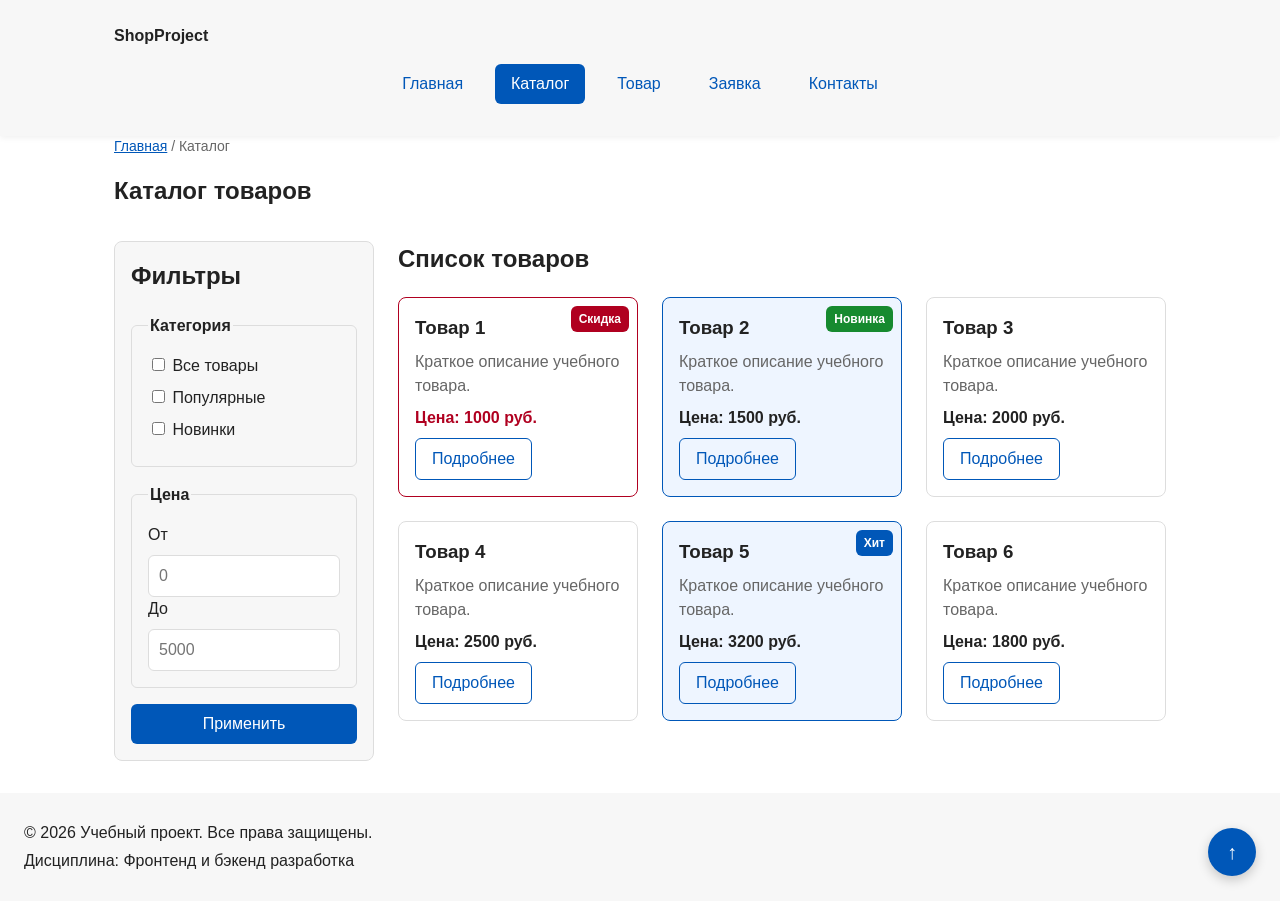
==== commit bf120f7b: "fix: prepare HTML CSS project for submission" ====
--- a/catalog.html
+++ b/catalog.html
@@ -17,10 +17,9 @@
         <ul class="site-nav__list">
           <li class="site-nav__item"><a class="site-nav__link" href="index.html">Главная</a></li>
           <li class="site-nav__item"><a class="site-nav__link site-nav__link--active" href="catalog.html">Каталог</a></li>
+          <li class="site-nav__item"><a class="site-nav__link" href="product.html">Товар</a></li>
+          <li class="site-nav__item"><a class="site-nav__link" href="order.html">Заявка</a></li>
           <li class="site-nav__item"><a class="site-nav__link" href="contacts.html">Контакты</a></li>
-          <li class="site-nav__item"><a class="site-nav__link" href="index.html#advantages">Преимущества</a></li>
-          <li class="site-nav__item"><a class="site-nav__link" href="index.html#popular">Популярные товары</a></li>
-          <li class="site-nav__item"><a class="site-nav__link" href="index.html#contacts">Обратная связь</a></li>
         </ul>
       </nav>
     </div>
@@ -34,11 +33,6 @@
 
     <section class="section">
       <h1 class="section__title">Каталог товаров</h1>
-      <p class="section__text">
-        На этой странице представлен учебный каталог товаров.
-        В дальнейшем здесь будут добавлены фильтры, сортировка и более
-        подробные карточки.
-      </p>
     </section>
 
     <section class="catalog-layout">
@@ -83,25 +77,49 @@
         <h2 class="catalog-products__title">Список товаров</h2>
 
         <div class="products-grid">
-          <article class="product-card">
+          <article class="product-card product-card--discount">
+            <span class="product-card__badge">Скидка</span>
             <h3 class="product-card__title">Товар 1</h3>
             <p class="product-card__description">Краткое описание учебного товара.</p>
             <p class="product-card__price">Цена: 1000 руб.</p>
-            <a class="button button--secondary product-card__button" href="index.html#popular">Подробнее</a>
+            <a class="button button--secondary product-card__button" href="product.html">Подробнее</a>
           </article>
 
-          <article class="product-card">
+          <article class="product-card product-card--featured">
+            <span class="product-card__badge product-card__badge--new">Новинка</span>
             <h3 class="product-card__title">Товар 2</h3>
             <p class="product-card__description">Краткое описание учебного товара.</p>
             <p class="product-card__price">Цена: 1500 руб.</p>
-            <a class="button button--secondary product-card__button" href="index.html#popular">Подробнее</a>
+            <a class="button button--secondary product-card__button" href="product.html">Подробнее</a>
           </article>
 
           <article class="product-card">
             <h3 class="product-card__title">Товар 3</h3>
             <p class="product-card__description">Краткое описание учебного товара.</p>
             <p class="product-card__price">Цена: 2000 руб.</p>
-            <a class="button button--secondary product-card__button" href="index.html#popular">Подробнее</a>
+            <a class="button button--secondary product-card__button" href="product.html">Подробнее</a>
+          </article>
+
+          <article class="product-card">
+            <h3 class="product-card__title">Товар 4</h3>
+            <p class="product-card__description">Краткое описание учебного товара.</p>
+            <p class="product-card__price">Цена: 2500 руб.</p>
+            <a class="button button--secondary product-card__button" href="product.html">Подробнее</a>
+          </article>
+
+          <article class="product-card product-card--featured">
+            <span class="product-card__badge product-card__badge--hit">Хит</span>
+            <h3 class="product-card__title">Товар 5</h3>
+            <p class="product-card__description">Краткое описание учебного товара.</p>
+            <p class="product-card__price">Цена: 3200 руб.</p>
+            <a class="button button--secondary product-card__button" href="product.html">Подробнее</a>
+          </article>
+
+          <article class="product-card">
+            <h3 class="product-card__title">Товар 6</h3>
+            <p class="product-card__description">Краткое описание учебного товара.</p>
+            <p class="product-card__price">Цена: 1800 руб.</p>
+            <a class="button button--secondary product-card__button" href="product.html">Подробнее</a>
           </article>
         </div>
       </section>
@@ -113,5 +131,7 @@
     <p class="site-footer__text">Дисциплина: Фронтенд и бэкенд разработка</p>
   </footer>
 
+  <a class="to-top" href="#" aria-label="Наверх">↑</a>
+
 </body>
 </html>
--- a/css/style.css
+++ b/css/style.css
@@ -101,6 +101,11 @@
   background-color: var(--color-primary-dark);
 }
 
+.button--primary:active {
+  background-color: var(--color-primary-dark);
+  transform: translateY(1px);
+}
+
 .button--secondary {
   color: var(--color-primary);
   background-color: transparent;
@@ -110,6 +115,13 @@
 .button--secondary:hover {
   color: var(--color-white);
   background-color: var(--color-primary);
+}
+
+.button--secondary:active {
+  color: var(--color-white);
+  background-color: var(--color-primary-dark);
+  border-color: var(--color-primary-dark);
+  transform: translateY(1px);
 }
 
 /* ===============================
@@ -266,14 +278,17 @@
   border: 1px solid var(--color-border);
   border-radius: var(--radius-md);
   background-color: var(--color-bg);
+  position: relative;
 }
 
 .product-card:hover {
   border-color: var(--color-primary);
+  box-shadow: 0 4px 12px rgba(0, 0, 0, 0.08);
 }
 
 .product-card--featured {
   border-color: var(--color-primary);
+  background-color: var(--color-surface-accent);
 }
 
 .product-card--discount {
@@ -282,6 +297,27 @@
 
 .product-card--discount .product-card__price {
   color: var(--color-danger);
+}
+
+.product-card__badge {
+  position: absolute;
+  top: var(--space-sm);
+  right: var(--space-sm);
+  padding: 4px 8px;
+  font-size: 12px;
+  font-weight: 700;
+  color: var(--color-white);
+  background-color: var(--color-danger);
+  border-radius: var(--radius-sm);
+  z-index: 2;
+}
+
+.product-card__badge--new {
+  background-color: var(--color-success);
+}
+
+.product-card__badge--hit {
+  background-color: var(--color-primary);
 }
 
 .product-card__title {
@@ -349,6 +385,11 @@
   border: 1px solid var(--color-border);
   border-radius: var(--radius-md);
   background-color: var(--color-surface);
+  position: sticky;
+  top: 100px;
+  align-self: start;
+  max-height: calc(100vh - 120px);
+  overflow-y: auto;
 }
 
 .catalog-filters__title {
@@ -418,10 +459,29 @@
   padding: var(--space-lg);
   border: none;
   border-radius: var(--radius-lg);
+  box-shadow: 0 20px 40px rgba(0, 0, 0, 0.3);
+  max-height: 90vh;
+  overflow-y: auto;
+}
+
+.order-dialog[open] {
+  animation: dialog-in 0.2s ease-out;
+}
+
+@keyframes dialog-in {
+  from {
+    opacity: 0;
+    transform: translateY(-10px);
+  }
+  to {
+    opacity: 1;
+    transform: translateY(0);
+  }
 }
 
 .order-dialog::backdrop {
   background-color: rgba(0, 0, 0, 0.5);
+  backdrop-filter: blur(2px);
 }
 
 .order-dialog__title {
@@ -487,6 +547,10 @@
   color: var(--color-muted);
 }
 
+.order-form__input[aria-invalid="true"] ~ .order-form__hint {
+  color: var(--color-danger);
+}
+
 .order-form__actions {
   display: flex;
   gap: var(--space-sm);
@@ -496,6 +560,15 @@
 .order-form:focus-within .order-form__field:not(:focus-within) {
   opacity: 0.45;
   pointer-events: none;
+}
+
+.order-form--page {
+  max-width: 640px;
+  margin: 0 auto;
+  padding: var(--space-lg);
+  border: 1px solid var(--color-border);
+  border-radius: var(--radius-md);
+  background-color: var(--color-surface);
 }
 
 /* ===============================
@@ -521,4 +594,206 @@
 
 .site-footer__text {
   margin: var(--space-xs) 0;
+}
+
+/* ===============================
+   20. Блок to-top
+   =============================== */
+
+.to-top {
+  position: fixed;
+  right: var(--space-lg);
+  bottom: var(--space-lg);
+  z-index: 50;
+  display: inline-flex;
+  align-items: center;
+  justify-content: center;
+  width: 48px;
+  height: 48px;
+  font-size: 20px;
+  color: var(--color-white);
+  background-color: var(--color-primary);
+  border-radius: 50%;
+  text-decoration: none;
+  box-shadow: 0 4px 12px rgba(0, 0, 0, 0.2);
+  transition: background-color 0.2s ease;
+}
+
+.to-top:hover {
+  background-color: var(--color-primary-dark);
+  color: var(--color-white);
+}
+
+.to-top:focus-visible {
+  outline: 2px solid var(--color-primary);
+  outline-offset: 3px;
+}
+
+/* ===============================
+   21. Блок product-detail
+   =============================== */
+
+.product-detail {
+  display: grid;
+  grid-template-columns: 1fr 1fr;
+  gap: var(--space-lg);
+  padding: var(--space-lg);
+  border: 1px solid var(--color-border);
+  border-radius: var(--radius-md);
+  background-color: var(--color-surface);
+}
+
+.product-detail__media {
+  position: relative;
+  display: flex;
+  align-items: center;
+  justify-content: center;
+  min-height: 260px;
+  background-color: var(--color-bg);
+  border-radius: var(--radius-md);
+}
+
+.product-detail__badge {
+  position: absolute;
+  top: var(--space-sm);
+  left: var(--space-sm);
+  padding: 4px 8px;
+  font-size: 12px;
+  font-weight: 700;
+  color: var(--color-white);
+  background-color: var(--color-danger);
+  border-radius: var(--radius-sm);
+}
+
+.product-detail__image {
+  color: var(--color-muted);
+}
+
+.product-detail__title {
+  margin-top: 0;
+}
+
+.product-detail__description {
+  color: var(--color-muted);
+}
+
+.product-detail__price {
+  font-size: 24px;
+  font-weight: 700;
+  margin: var(--space-md) 0;
+}
+
+.product-detail__price-old {
+  margin-right: var(--space-sm);
+  font-size: 16px;
+  font-weight: 400;
+  color: var(--color-muted);
+  text-decoration: line-through;
+}
+
+.product-detail__actions {
+  display: flex;
+  gap: var(--space-sm);
+  flex-wrap: wrap;
+}
+
+/* ===============================
+   22. Блок product-table
+   =============================== */
+
+.product-table {
+  width: 100%;
+  border-collapse: collapse;
+  background-color: var(--color-bg);
+  border-radius: var(--radius-md);
+  overflow: hidden;
+  box-shadow: 0 1px 3px rgba(0, 0, 0, 0.06);
+}
+
+.product-table caption {
+  padding: var(--space-sm) 0;
+  font-weight: 700;
+  text-align: left;
+  color: var(--color-muted);
+}
+
+.product-table th,
+.product-table td {
+  padding: var(--space-sm) var(--space-md);
+  border-bottom: 1px solid var(--color-border);
+  text-align: left;
+}
+
+.product-table thead th {
+  background-color: var(--color-surface-accent);
+  font-weight: 700;
+}
+
+.product-table tbody tr:nth-child(even) {
+  background-color: var(--color-surface);
+}
+
+.product-table tbody tr:last-child td {
+  border-bottom: none;
+}
+
+/* ===============================
+   23. Блок reviews
+   =============================== */
+
+.reviews {
+  display: grid;
+  grid-template-columns: repeat(3, 1fr);
+  gap: var(--space-md);
+  padding: 0;
+  margin: 0;
+  list-style: none;
+}
+
+.reviews__item {
+  padding: var(--space-md);
+  border: 1px solid var(--color-border);
+  border-radius: var(--radius-md);
+  background-color: var(--color-surface);
+}
+
+.reviews__author {
+  margin: 0 0 var(--space-xs);
+  font-weight: 700;
+  color: var(--color-primary);
+}
+
+.reviews__text {
+  margin: 0;
+  color: var(--color-muted);
+}
+
+/* ===============================
+   24. Блок faq
+   =============================== */
+
+.faq {
+  display: grid;
+  gap: var(--space-sm);
+}
+
+.faq__item {
+  padding: var(--space-md);
+  border: 1px solid var(--color-border);
+  border-radius: var(--radius-md);
+  background-color: var(--color-surface);
+}
+
+.faq__question {
+  font-weight: 700;
+  cursor: pointer;
+}
+
+.faq__question:hover {
+  color: var(--color-primary);
+}
+
+.faq__answer {
+  margin: var(--space-sm) 0 0;
+  color: var(--color-muted);
 }
